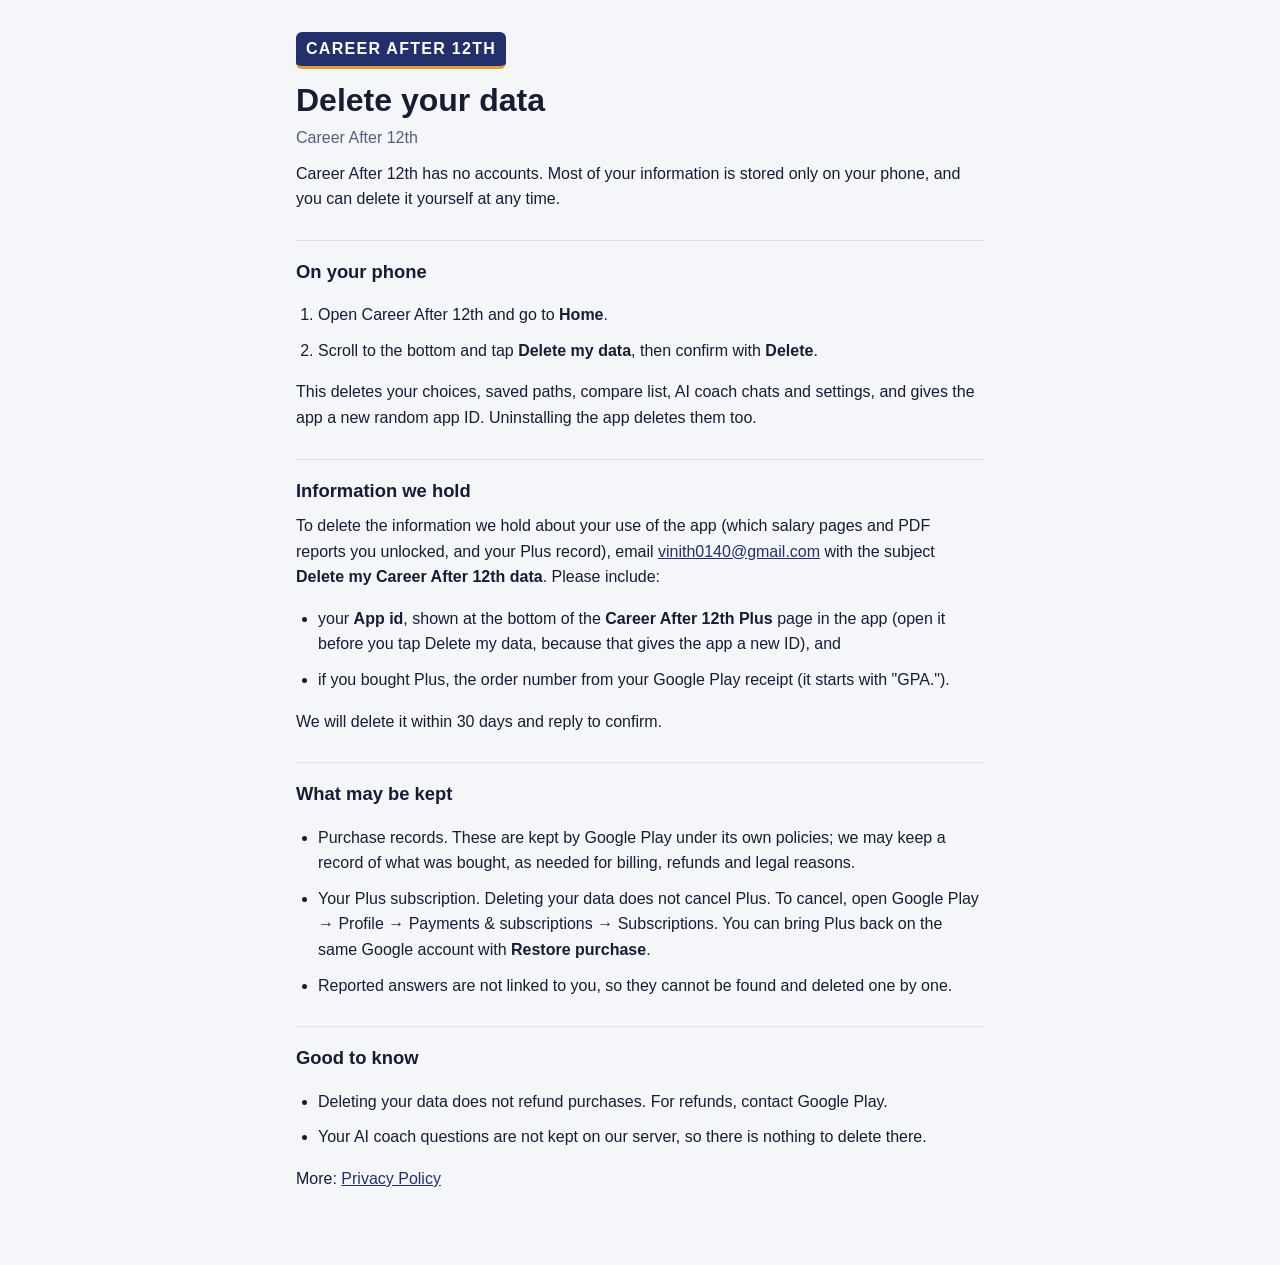
==== delete-data.html @ 329ec110 "Career After 12th privacy policy and data deletion page Co-Authored-By: Claude Opus 5.5 <noreply@ant" ====
<!doctype html>
<html lang="en">
<head>
<meta charset="utf-8">
<meta name="viewport" content="width=device-width, initial-scale=1">
<title>Delete Your Career After 12th Data</title>
<meta name="description" content="How to delete your data in the Career After 12th app.">
<link rel="stylesheet" href="style.css">
</head>
<body>
<main>
<p class="brand">CAREER AFTER 12TH</p>
<h1>Delete your data</h1>
<p class="muted">Career After 12th</p>

<p>Career After 12th has no accounts. Most of your information is stored only on your phone, and you can delete it yourself at any time.</p>

<h2>On your phone</h2>
<ol>
<li>Open Career After 12th and go to <b>Home</b>.</li>
<li>Scroll to the bottom and tap <b>Delete my data</b>, then confirm with <b>Delete</b>.</li>
</ol>
<p>This deletes your choices, saved paths, compare list, AI coach chats and settings, and gives the app a new random app ID. Uninstalling the app deletes them too.</p>

<h2>Information we hold</h2>
<p>To delete the information we hold about your use of the app (which salary pages and PDF reports you unlocked, and your Plus record), email <a href="mailto:vinith0140@gmail.com">vinith0140@gmail.com</a> with the subject <b>Delete my Career After 12th data</b>. Please include:</p>
<ul>
<li>your <b>App id</b>, shown at the bottom of the <b>Career After 12th Plus</b> page in the app (open it before you tap Delete my data, because that gives the app a new ID), and</li>
<li>if you bought Plus, the order number from your Google Play receipt (it starts with "GPA.").</li>
</ul>
<p>We will delete it within 30 days and reply to confirm.</p>

<h2>What may be kept</h2>
<ul>
<li>Purchase records. These are kept by Google Play under its own policies; we may keep a record of what was bought, as needed for billing, refunds and legal reasons.</li>
<li>Your Plus subscription. Deleting your data does not cancel Plus. To cancel, open Google Play → Profile → Payments &amp; subscriptions → Subscriptions. You can bring Plus back on the same Google account with <b>Restore purchase</b>.</li>
<li>Reported answers are not linked to you, so they cannot be found and deleted one by one.</li>
</ul>

<h2>Good to know</h2>
<ul>
<li>Deleting your data does not refund purchases. For refunds, contact Google Play.</li>
<li>Your AI coach questions are not kept on our server, so there is nothing to delete there.</li>
</ul>

<p>More: <a href="index.html">Privacy Policy</a></p>
</main>
</body>
</html>
---- style.css ----
:root { --bg: #F5F6FA; --card: #FFFFFF; --ink: #171C33; --muted: #565D78; --accent: #23306B; --line: #DDE1EC; --ochre: #E0A12E; }
@media (prefers-color-scheme: dark) {
  :root { --bg: #11142A; --card: #1A1E38; --ink: #ECEEF8; --muted: #A6ACC7; --accent: #A9B6FF; --line: #2C3254; }
}
* { box-sizing: border-box; }
body { margin: 0; background: var(--bg); color: var(--ink); font: 16px/1.6 -apple-system, "Segoe UI", Roboto, "Noto Sans", Helvetica, Arial, sans-serif; }
main { max-width: 720px; margin: 0 auto; padding: 32px 16px 64px; }
.brand { display: inline-block; background: var(--accent); color: #FFFFFF; font-weight: 800; letter-spacing: .08em; padding: 4px 10px; border-radius: 6px; margin: 0 0 12px; border-bottom: 3px solid var(--ochre); }
@media (prefers-color-scheme: dark) { .brand { color: #11142A; } }
h1 { font-size: 2rem; line-height: 1.2; margin: 0 0 6px; }
h2 { font-size: 1.15rem; margin: 28px 0 8px; padding-top: 16px; border-top: 1px solid var(--line); }
p, li { margin: 0 0 10px; }
ul, ol { padding-left: 22px; }
a { color: var(--accent); }
.muted { color: var(--muted); }
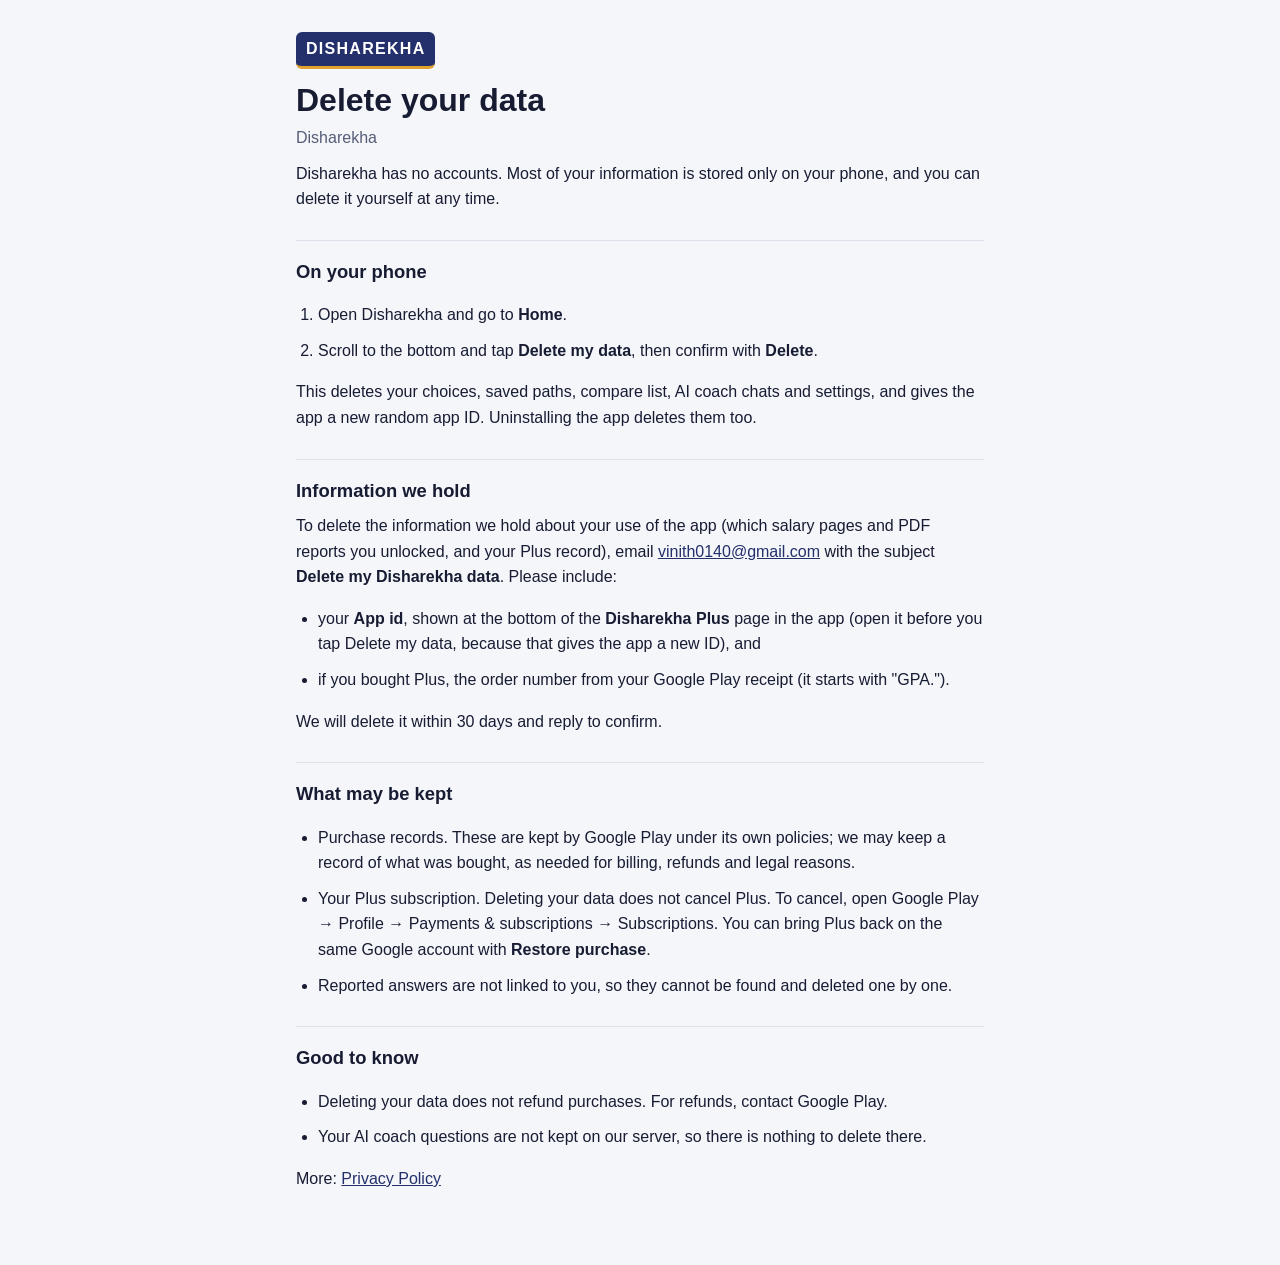
==== commit edaf8f63: "Rename the app to Disharekha" ====
--- a/delete-data.html
+++ b/delete-data.html
@@ -3,29 +3,29 @@
 <head>
 <meta charset="utf-8">
 <meta name="viewport" content="width=device-width, initial-scale=1">
-<title>Delete Your Career After 12th Data</title>
-<meta name="description" content="How to delete your data in the Career After 12th app.">
+<title>Delete Your Disharekha Data</title>
+<meta name="description" content="How to delete your data in the Disharekha app.">
 <link rel="stylesheet" href="style.css">
 </head>
 <body>
 <main>
-<p class="brand">CAREER AFTER 12TH</p>
+<p class="brand">DISHAREKHA</p>
 <h1>Delete your data</h1>
-<p class="muted">Career After 12th</p>
+<p class="muted">Disharekha</p>
 
-<p>Career After 12th has no accounts. Most of your information is stored only on your phone, and you can delete it yourself at any time.</p>
+<p>Disharekha has no accounts. Most of your information is stored only on your phone, and you can delete it yourself at any time.</p>
 
 <h2>On your phone</h2>
 <ol>
-<li>Open Career After 12th and go to <b>Home</b>.</li>
+<li>Open Disharekha and go to <b>Home</b>.</li>
 <li>Scroll to the bottom and tap <b>Delete my data</b>, then confirm with <b>Delete</b>.</li>
 </ol>
 <p>This deletes your choices, saved paths, compare list, AI coach chats and settings, and gives the app a new random app ID. Uninstalling the app deletes them too.</p>
 
 <h2>Information we hold</h2>
-<p>To delete the information we hold about your use of the app (which salary pages and PDF reports you unlocked, and your Plus record), email <a href="mailto:vinith0140@gmail.com">vinith0140@gmail.com</a> with the subject <b>Delete my Career After 12th data</b>. Please include:</p>
+<p>To delete the information we hold about your use of the app (which salary pages and PDF reports you unlocked, and your Plus record), email <a href="mailto:vinith0140@gmail.com">vinith0140@gmail.com</a> with the subject <b>Delete my Disharekha data</b>. Please include:</p>
 <ul>
-<li>your <b>App id</b>, shown at the bottom of the <b>Career After 12th Plus</b> page in the app (open it before you tap Delete my data, because that gives the app a new ID), and</li>
+<li>your <b>App id</b>, shown at the bottom of the <b>Disharekha Plus</b> page in the app (open it before you tap Delete my data, because that gives the app a new ID), and</li>
 <li>if you bought Plus, the order number from your Google Play receipt (it starts with "GPA.").</li>
 </ul>
 <p>We will delete it within 30 days and reply to confirm.</p>
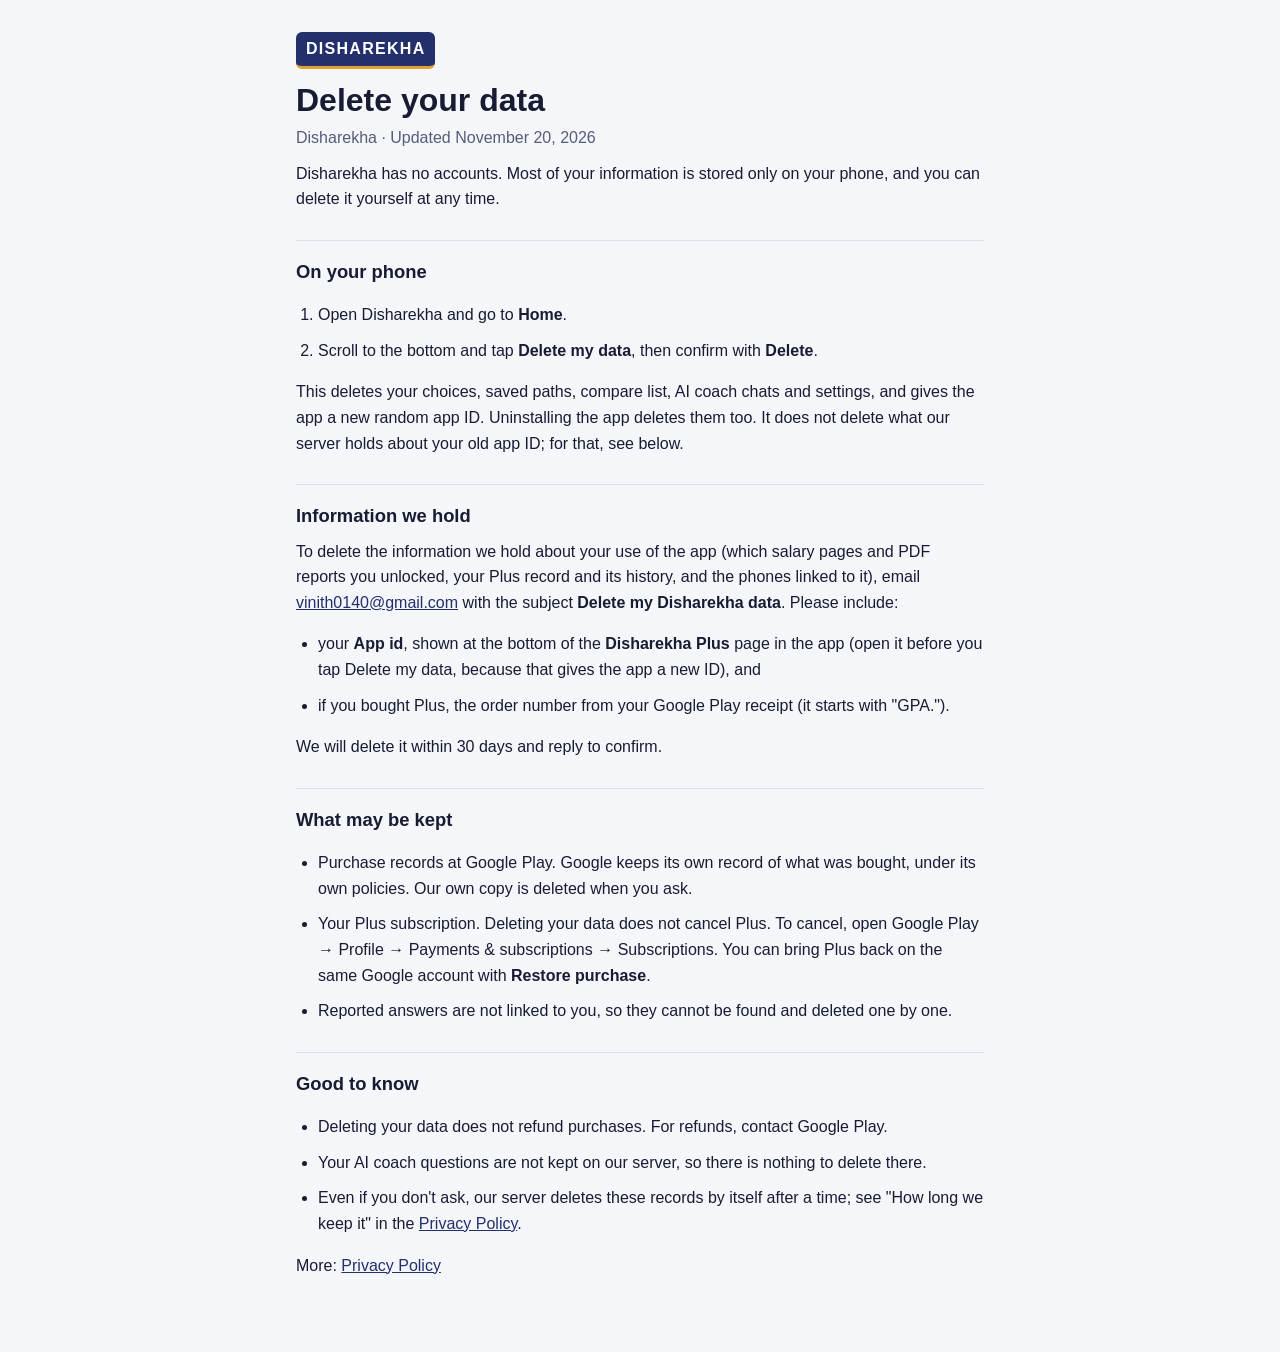
==== commit 3324c0cc: "Policy: retention periods, rights, grievance contact, breach notice, no microphone, independent app" ====
--- a/delete-data.html
+++ b/delete-data.html
@@ -11,7 +11,7 @@
 <main>
 <p class="brand">DISHAREKHA</p>
 <h1>Delete your data</h1>
-<p class="muted">Disharekha</p>
+<p class="muted">Disharekha · Updated November 20, 2026</p>
 
 <p>Disharekha has no accounts. Most of your information is stored only on your phone, and you can delete it yourself at any time.</p>
 
@@ -20,10 +20,10 @@
 <li>Open Disharekha and go to <b>Home</b>.</li>
 <li>Scroll to the bottom and tap <b>Delete my data</b>, then confirm with <b>Delete</b>.</li>
 </ol>
-<p>This deletes your choices, saved paths, compare list, AI coach chats and settings, and gives the app a new random app ID. Uninstalling the app deletes them too.</p>
+<p>This deletes your choices, saved paths, compare list, AI coach chats and settings, and gives the app a new random app ID. Uninstalling the app deletes them too. It does not delete what our server holds about your old app ID; for that, see below.
 
 <h2>Information we hold</h2>
-<p>To delete the information we hold about your use of the app (which salary pages and PDF reports you unlocked, and your Plus record), email <a href="mailto:vinith0140@gmail.com">vinith0140@gmail.com</a> with the subject <b>Delete my Disharekha data</b>. Please include:</p>
+<p>To delete the information we hold about your use of the app (which salary pages and PDF reports you unlocked, your Plus record and its history, and the phones linked to it), email <a href="mailto:vinith0140@gmail.com">vinith0140@gmail.com</a> with the subject <b>Delete my Disharekha data</b>. Please include:</p>
 <ul>
 <li>your <b>App id</b>, shown at the bottom of the <b>Disharekha Plus</b> page in the app (open it before you tap Delete my data, because that gives the app a new ID), and</li>
 <li>if you bought Plus, the order number from your Google Play receipt (it starts with "GPA.").</li>
@@ -32,7 +32,7 @@
 
 <h2>What may be kept</h2>
 <ul>
-<li>Purchase records. These are kept by Google Play under its own policies; we may keep a record of what was bought, as needed for billing, refunds and legal reasons.</li>
+<li>Purchase records at Google Play. Google keeps its own record of what was bought, under its own policies. Our own copy is deleted when you ask.</li>
 <li>Your Plus subscription. Deleting your data does not cancel Plus. To cancel, open Google Play → Profile → Payments &amp; subscriptions → Subscriptions. You can bring Plus back on the same Google account with <b>Restore purchase</b>.</li>
 <li>Reported answers are not linked to you, so they cannot be found and deleted one by one.</li>
 </ul>
@@ -41,6 +41,7 @@
 <ul>
 <li>Deleting your data does not refund purchases. For refunds, contact Google Play.</li>
 <li>Your AI coach questions are not kept on our server, so there is nothing to delete there.</li>
+<li>Even if you don't ask, our server deletes these records by itself after a time; see "How long we keep it" in the <a href="index.html">Privacy Policy</a>.</li>
 </ul>
 
 <p>More: <a href="index.html">Privacy Policy</a></p>
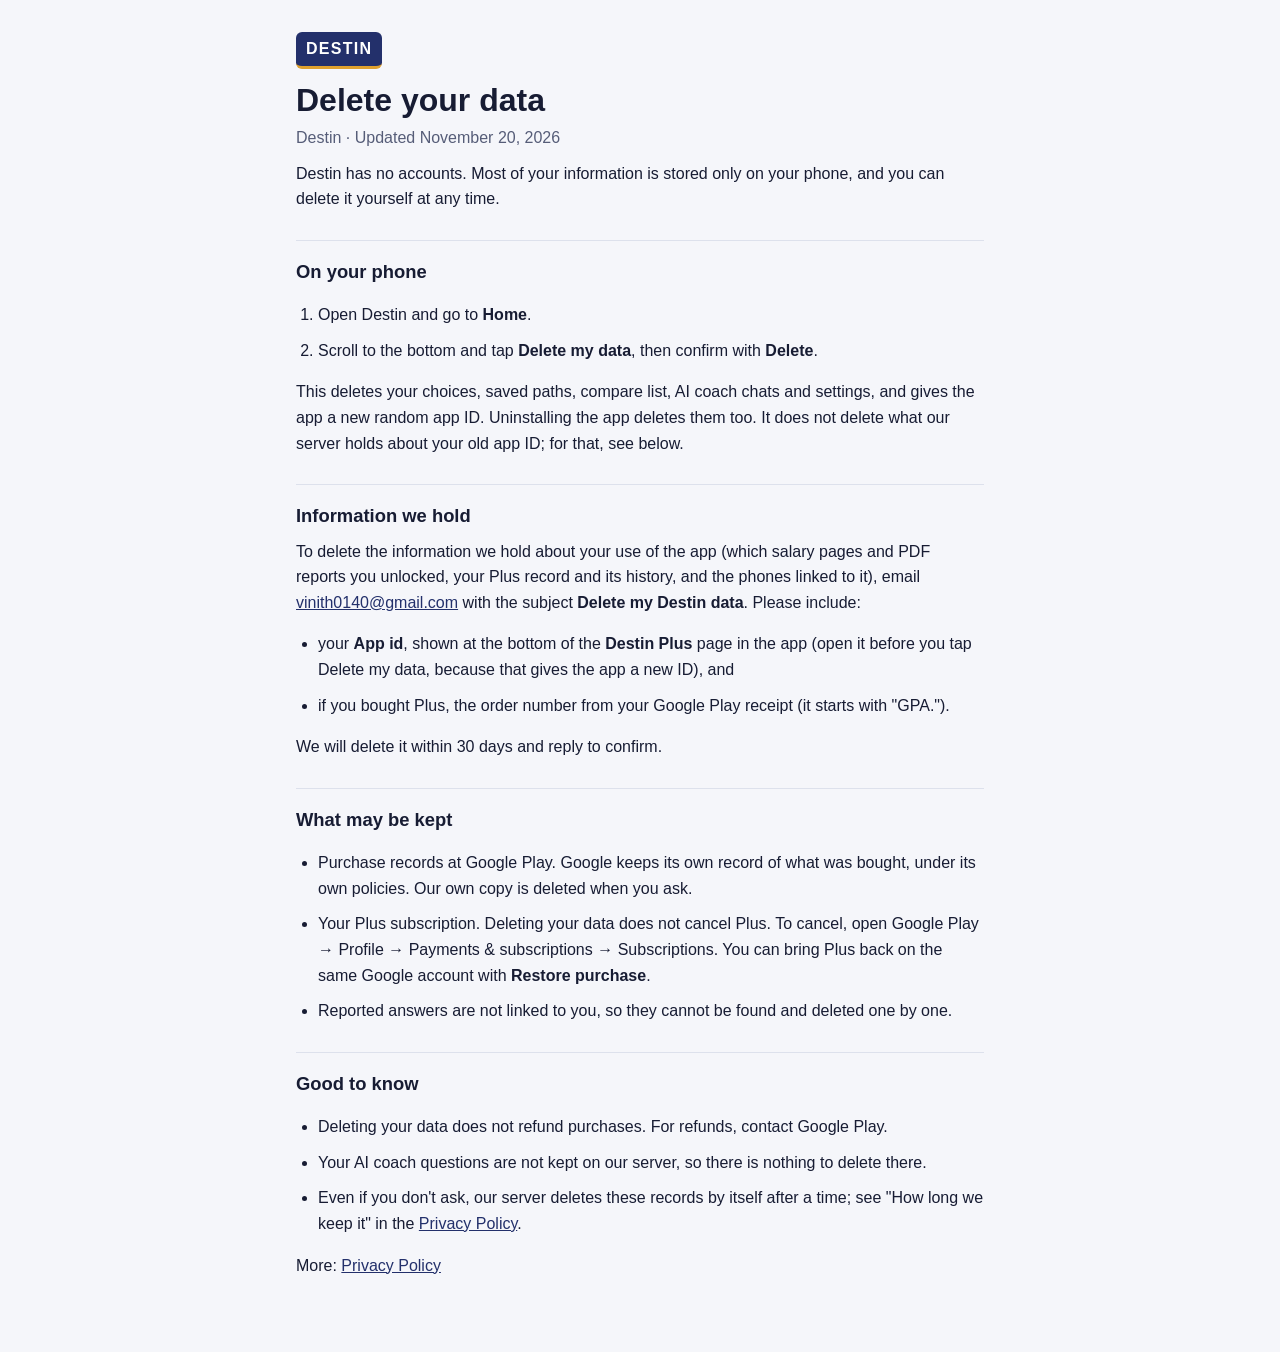
==== commit aa6b3213: "Rename the app to Destin Co-Authored-By: Claude Opus 5.5 <noreply@anthropic.com>" ====
--- a/delete-data.html
+++ b/delete-data.html
@@ -3,29 +3,29 @@
 <head>
 <meta charset="utf-8">
 <meta name="viewport" content="width=device-width, initial-scale=1">
-<title>Delete Your Disharekha Data</title>
-<meta name="description" content="How to delete your data in the Disharekha app.">
+<title>Delete Your Destin Data</title>
+<meta name="description" content="How to delete your data in the Destin app.">
 <link rel="stylesheet" href="style.css">
 </head>
 <body>
 <main>
-<p class="brand">DISHAREKHA</p>
+<p class="brand">DESTIN</p>
 <h1>Delete your data</h1>
-<p class="muted">Disharekha · Updated November 20, 2026</p>
+<p class="muted">Destin · Updated November 20, 2026</p>
 
-<p>Disharekha has no accounts. Most of your information is stored only on your phone, and you can delete it yourself at any time.</p>
+<p>Destin has no accounts. Most of your information is stored only on your phone, and you can delete it yourself at any time.</p>
 
 <h2>On your phone</h2>
 <ol>
-<li>Open Disharekha and go to <b>Home</b>.</li>
+<li>Open Destin and go to <b>Home</b>.</li>
 <li>Scroll to the bottom and tap <b>Delete my data</b>, then confirm with <b>Delete</b>.</li>
 </ol>
 <p>This deletes your choices, saved paths, compare list, AI coach chats and settings, and gives the app a new random app ID. Uninstalling the app deletes them too. It does not delete what our server holds about your old app ID; for that, see below.
 
 <h2>Information we hold</h2>
-<p>To delete the information we hold about your use of the app (which salary pages and PDF reports you unlocked, your Plus record and its history, and the phones linked to it), email <a href="mailto:vinith0140@gmail.com">vinith0140@gmail.com</a> with the subject <b>Delete my Disharekha data</b>. Please include:</p>
+<p>To delete the information we hold about your use of the app (which salary pages and PDF reports you unlocked, your Plus record and its history, and the phones linked to it), email <a href="mailto:vinith0140@gmail.com">vinith0140@gmail.com</a> with the subject <b>Delete my Destin data</b>. Please include:</p>
 <ul>
-<li>your <b>App id</b>, shown at the bottom of the <b>Disharekha Plus</b> page in the app (open it before you tap Delete my data, because that gives the app a new ID), and</li>
+<li>your <b>App id</b>, shown at the bottom of the <b>Destin Plus</b> page in the app (open it before you tap Delete my data, because that gives the app a new ID), and</li>
 <li>if you bought Plus, the order number from your Google Play receipt (it starts with "GPA.").</li>
 </ul>
 <p>We will delete it within 30 days and reply to confirm.</p>
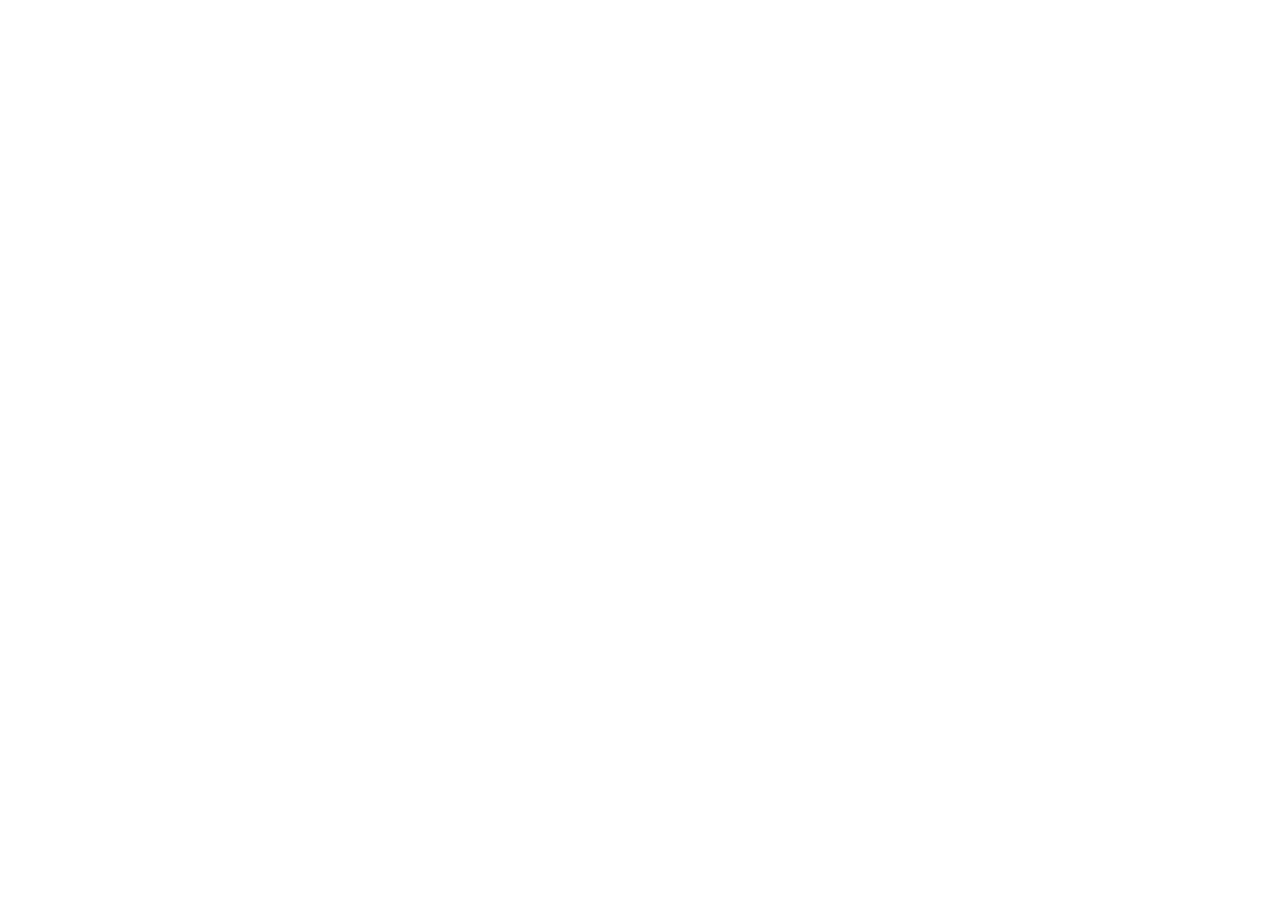
==== commit 94ac4de7: "Forward to the new address (destin-legal) Co-Authored-By: Claude Opus 5.5 <noreply@anthropic.com>" ====
--- a/delete-data.html
+++ b/delete-data.html
@@ -3,48 +3,12 @@
 <head>
 <meta charset="utf-8">
 <meta name="viewport" content="width=device-width, initial-scale=1">
-<title>Delete Your Destin Data</title>
-<meta name="description" content="How to delete your data in the Destin app.">
-<link rel="stylesheet" href="style.css">
+<title>Delete Your Destin Data (moved)</title>
+<link rel="canonical" href="https://vinith0140.github.io/destin-legal/delete-data.html">
+<meta http-equiv="refresh" content="0; url=https://vinith0140.github.io/destin-legal/delete-data.html">
+<script>location.replace("https://vinith0140.github.io/destin-legal/delete-data.html");</script>
 </head>
-<body>
-<main>
-<p class="brand">DESTIN</p>
-<h1>Delete your data</h1>
-<p class="muted">Destin · Updated November 20, 2026</p>
-
-<p>Destin has no accounts. Most of your information is stored only on your phone, and you can delete it yourself at any time.</p>
-
-<h2>On your phone</h2>
-<ol>
-<li>Open Destin and go to <b>Home</b>.</li>
-<li>Scroll to the bottom and tap <b>Delete my data</b>, then confirm with <b>Delete</b>.</li>
-</ol>
-<p>This deletes your choices, saved paths, compare list, AI coach chats and settings, and gives the app a new random app ID. Uninstalling the app deletes them too. It does not delete what our server holds about your old app ID; for that, see below.
-
-<h2>Information we hold</h2>
-<p>To delete the information we hold about your use of the app (which salary pages and PDF reports you unlocked, your Plus record and its history, and the phones linked to it), email <a href="mailto:vinith0140@gmail.com">vinith0140@gmail.com</a> with the subject <b>Delete my Destin data</b>. Please include:</p>
-<ul>
-<li>your <b>App id</b>, shown at the bottom of the <b>Destin Plus</b> page in the app (open it before you tap Delete my data, because that gives the app a new ID), and</li>
-<li>if you bought Plus, the order number from your Google Play receipt (it starts with "GPA.").</li>
-</ul>
-<p>We will delete it within 30 days and reply to confirm.</p>
-
-<h2>What may be kept</h2>
-<ul>
-<li>Purchase records at Google Play. Google keeps its own record of what was bought, under its own policies. Our own copy is deleted when you ask.</li>
-<li>Your Plus subscription. Deleting your data does not cancel Plus. To cancel, open Google Play → Profile → Payments &amp; subscriptions → Subscriptions. You can bring Plus back on the same Google account with <b>Restore purchase</b>.</li>
-<li>Reported answers are not linked to you, so they cannot be found and deleted one by one.</li>
-</ul>
-
-<h2>Good to know</h2>
-<ul>
-<li>Deleting your data does not refund purchases. For refunds, contact Google Play.</li>
-<li>Your AI coach questions are not kept on our server, so there is nothing to delete there.</li>
-<li>Even if you don't ask, our server deletes these records by itself after a time; see "How long we keep it" in the <a href="index.html">Privacy Policy</a>.</li>
-</ul>
-
-<p>More: <a href="index.html">Privacy Policy</a></p>
-</main>
+<body style="font-family:system-ui,sans-serif;padding:24px">
+<p>This page has moved to <a href="https://vinith0140.github.io/destin-legal/delete-data.html">https://vinith0140.github.io/destin-legal/delete-data.html</a>.</p>
 </body>
 </html>
